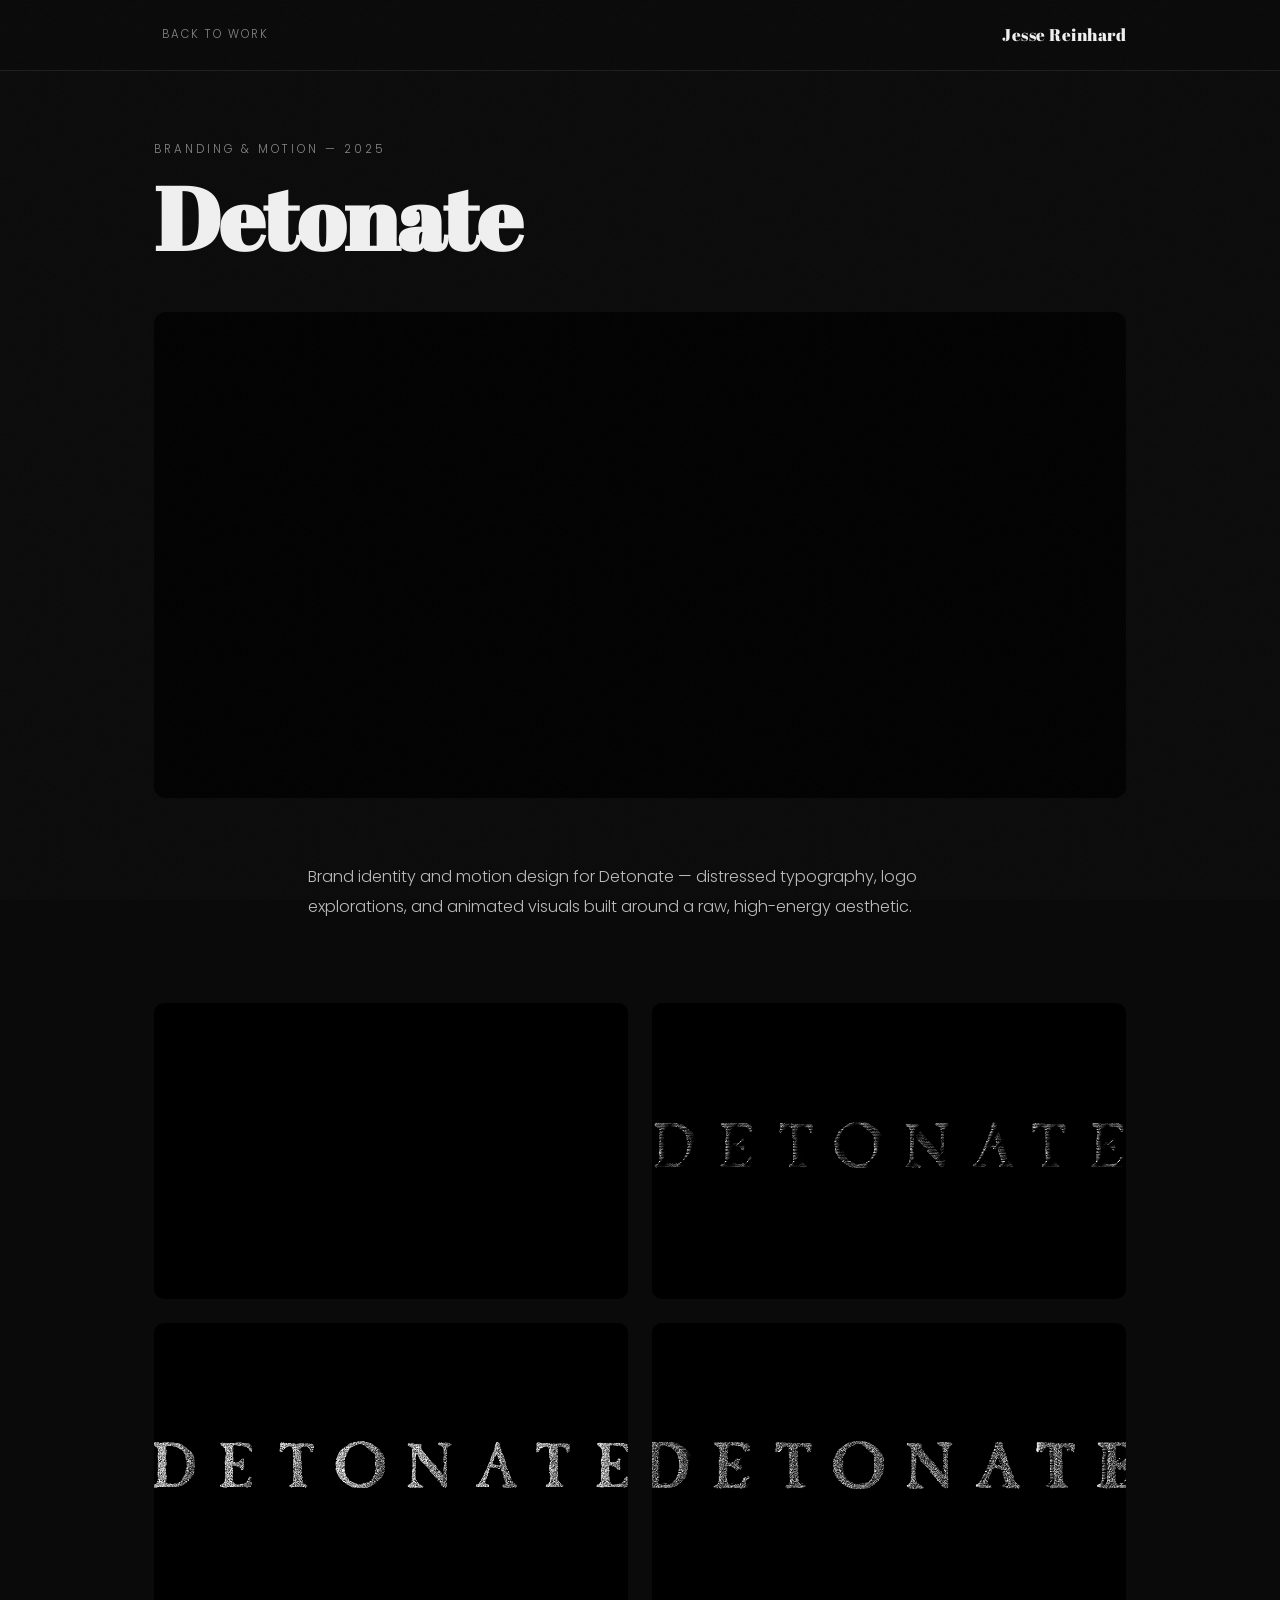
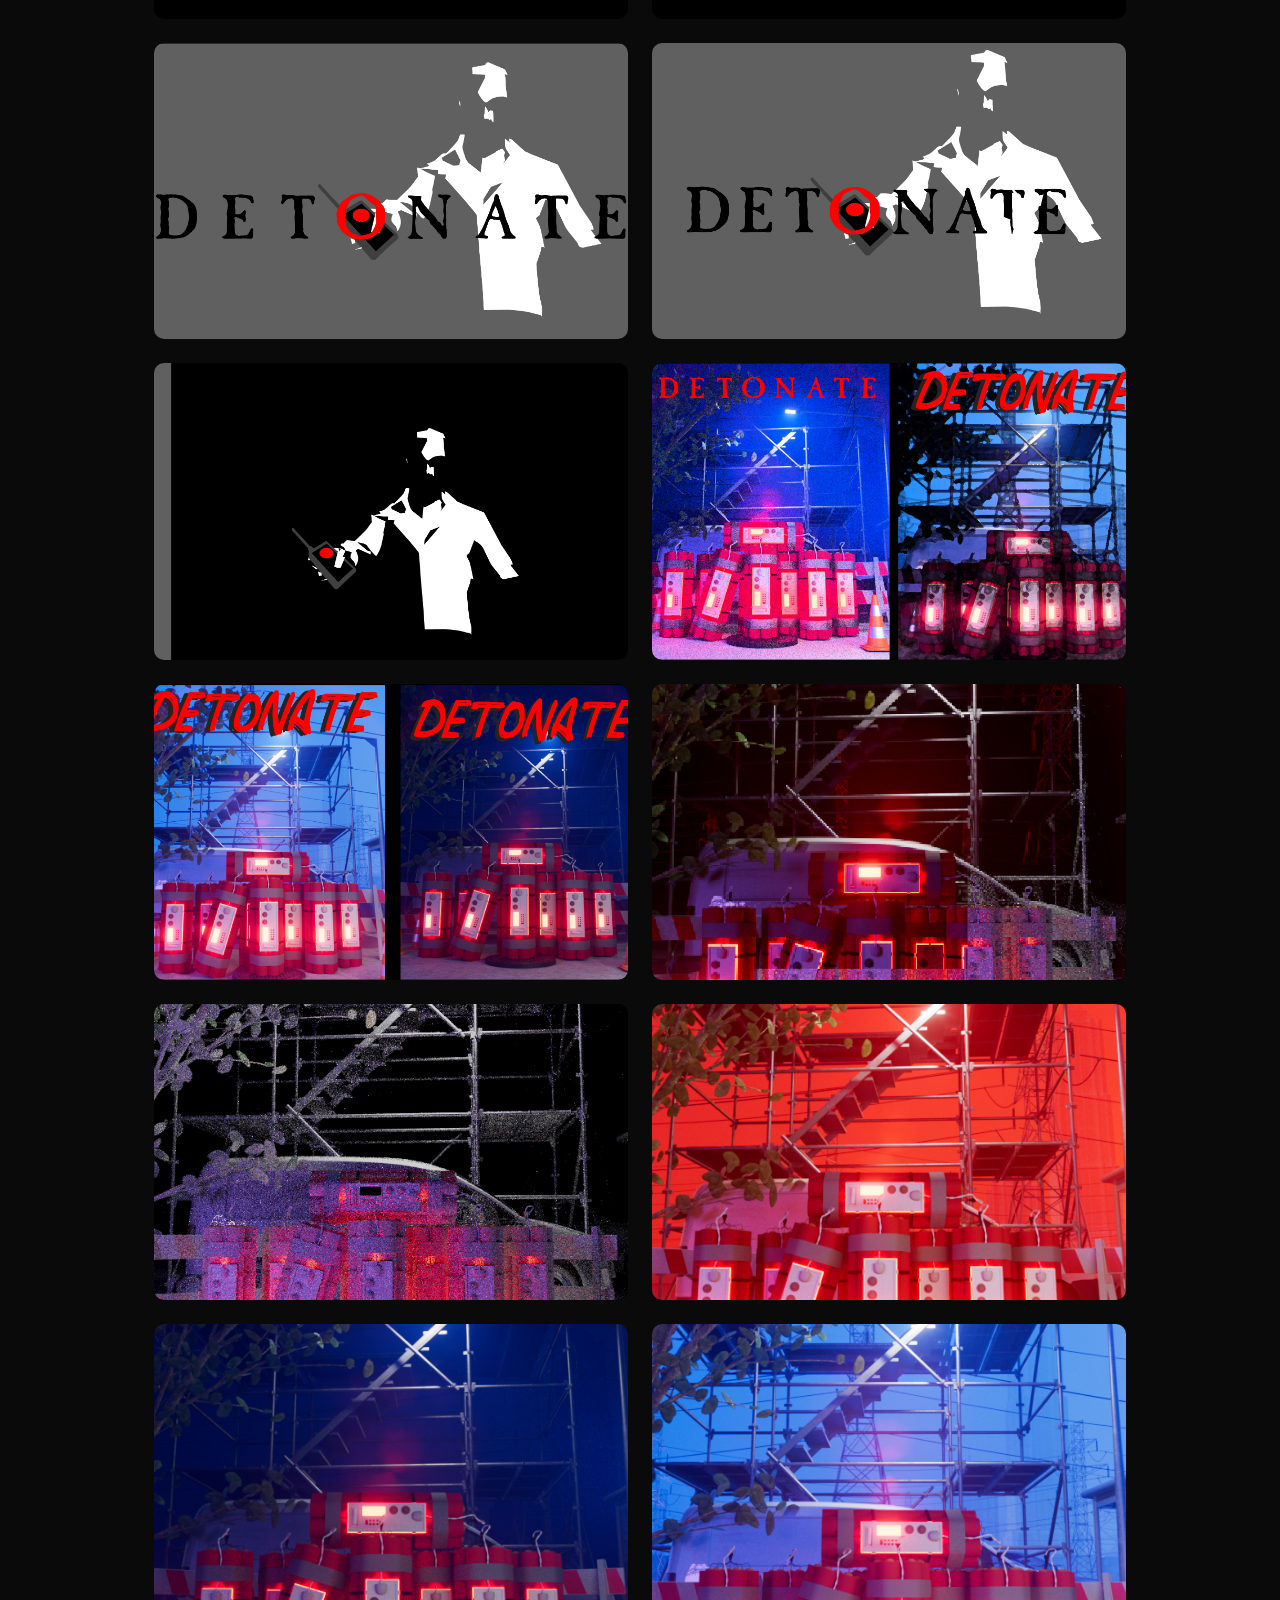
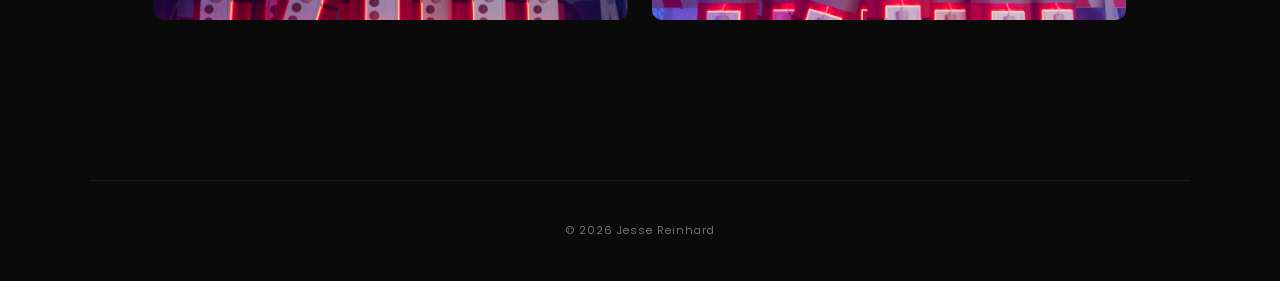
==== DETONATE.html @ 62b1071a "Add Detonate and OSL Shaders project pages, transparent hero video - New project pages: DETONATE.htm" ====
<!DOCTYPE html>
<html lang="en">
<head>
  <meta charset="UTF-8">
  <meta name="viewport" content="width=device-width, initial-scale=1.0">
  <title>Detonate — Jesse Reinhard</title>
  <link rel="stylesheet" href="https://unicons.iconscout.com/release/v4.0.0/css/line.css">
  <link rel="stylesheet" href="./css/project.css">
</head>
<body>
  <div class="noise"></div>

  <nav class="project-nav">
    <div class="project-nav-inner">
      <a href="index.html" class="back-link"><i class="uil uil-angle-left-b"></i> Back to Work</a>
      <a href="index.html" class="logo">Jesse Reinhard</a>
    </div>
  </nav>

  <main class="project">
    <header class="project-header">
      <div class="project-label">Branding & Motion — 2025</div>
      <h1 class="project-title">Detonate</h1>
    </header>

    <div class="project-hero">
      <video autoplay loop muted playsinline>
        <source src="./assets/projects/detonate/DETONATE_v3.mp4" type="video/mp4">
      </video>
    </div>

    <div class="project-desc">
      <p>
        Brand identity and motion design for Detonate — distressed typography, logo explorations,
        and animated visuals built around a raw, high-energy aesthetic.
      </p>
    </div>

    <div class="project-grid">
      <div class="project-media">
        <video autoplay loop muted playsinline><source src="./assets/projects/detonate/DETONATE_v2.mp4" type="video/mp4"></video>
      </div>
      <div class="project-media">
        <img src="./assets/projects/detonate/DetonateLogos-01.png" alt="Detonate Logo 1">
      </div>
      <div class="project-media">
        <img src="./assets/projects/detonate/DetonateLogos-02.png" alt="Detonate Logo 2">
      </div>
      <div class="project-media">
        <img src="./assets/projects/detonate/DetonateLogos-03.png" alt="Detonate Logo 3">
      </div>
      <div class="project-media">
        <img src="./assets/projects/detonate/DetonateLogos-04.png" alt="Detonate Logo 4">
      </div>
      <div class="project-media">
        <img src="./assets/projects/detonate/DetonateLogos-05.png" alt="Detonate Logo 5">
      </div>
      <div class="project-media">
        <img src="./assets/projects/detonate/DetonateLogos-06.png" alt="Detonate Logo 6">
      </div>
      <div class="project-media">
        <img src="./assets/projects/detonate/DetonateLogos-07.png" alt="Detonate Logo 7">
      </div>
      <div class="project-media">
        <img src="./assets/projects/detonate/DetonateLogos-08.png" alt="Detonate Logo 8">
      </div>
      <div class="project-media">
        <img src="./assets/projects/detonate/sg1.png" alt="Detonate Scene 1">
      </div>
      <div class="project-media">
        <img src="./assets/projects/detonate/sg2.png" alt="Detonate Scene 2">
      </div>
      <div class="project-media">
        <img src="./assets/projects/detonate/sg3.png" alt="Detonate Scene 3">
      </div>
      <div class="project-media">
        <img src="./assets/projects/detonate/sg4.png" alt="Detonate Scene 4">
      </div>
      <div class="project-media">
        <img src="./assets/projects/detonate/sg5.png" alt="Detonate Scene 5">
      </div>
    </div>
  </main>

  <footer class="project-footer">
    <p>&copy; 2026 Jesse Reinhard</p>
  </footer>
</body>
</html>
---- css/project.css ----
@import url("https://fonts.googleapis.com/css2?family=Abril+Fatface&family=Poppins:wght@300;400;500;600;700&display=swap");

/* ===== BASE ===== */
:root {
  --bg: #0a0a0a;
  --text: #888;
  --text-light: #bbb;
  --heading: #f0f0f0;
  --accent: #c8ff00;
  --border: #1e1e1e;
  --gap: 1.5rem;
  --side: clamp(2rem, 5vw, 6rem);
}

*, *::before, *::after { margin: 0; padding: 0; box-sizing: border-box; }
html { scroll-behavior: smooth; }

body {
  background: var(--bg);
  color: var(--text);
  font-family: "Poppins", sans-serif;
  font-weight: 300;
  font-size: 0.95rem;
  line-height: 1.7;
  overflow-x: hidden;
}

a { text-decoration: none; color: inherit; }
img, video { display: block; max-width: 100%; }

/* noise */
.noise {
  position: fixed; inset: 0;
  pointer-events: none; z-index: 9999; opacity: 0.035;
  background-image: url("data:image/svg+xml,%3Csvg viewBox='0 0 256 256' xmlns='http://www.w3.org/2000/svg'%3E%3Cfilter id='n'%3E%3CfeTurbulence type='fractalNoise' baseFrequency='0.9' numOctaves='4' stitchTiles='stitch'/%3E%3C/filter%3E%3Crect width='100%25' height='100%25' filter='url(%23n)'/%3E%3C/svg%3E");
  background-size: 256px 256px;
}

/* ===== NAV ===== */
.project-nav {
  position: fixed; top: 0; left: 0; width: 100%;
  z-index: 100;
  background: rgba(10,10,10,0.85);
  backdrop-filter: blur(20px);
  -webkit-backdrop-filter: blur(20px);
  border-bottom: 1px solid var(--border);
}

.project-nav-inner {
  max-width: 1100px;
  margin: 0 auto;
  padding: 0 var(--side);
  display: flex;
  align-items: center;
  justify-content: space-between;
  height: 70px;
}

.back-link {
  font-size: 0.72rem;
  text-transform: uppercase;
  letter-spacing: 2px;
  color: var(--text);
  display: inline-flex;
  align-items: center;
  gap: 0.5rem;
  transition: color 0.3s, gap 0.3s;
}

.back-link:hover {
  color: var(--heading);
  gap: 0.8rem;
}

.project-nav .logo {
  font-family: "Abril Fatface", cursive;
  font-size: 1.05rem;
  color: var(--heading);
  letter-spacing: 0.5px;
}

/* ===== PROJECT PAGE ===== */
.project {
  max-width: 1100px;
  margin: 0 auto;
  padding: 140px var(--side) 6rem;
}

.project-header {
  margin-bottom: 3rem;
}

.project-label {
  font-size: 0.72rem;
  text-transform: uppercase;
  letter-spacing: 3px;
  color: var(--text);
  margin-bottom: 0.75rem;
}

.project-title {
  font-family: "Abril Fatface", cursive;
  font-size: clamp(3rem, 7vw, 5.5rem);
  color: var(--heading);
  line-height: 1.05;
  letter-spacing: -1px;
}

/* Main hero video */
.project-hero {
  width: 100%;
  margin-bottom: 4rem;
  border-radius: 12px;
  overflow: hidden;
  background: #000;
}

.project-hero video {
  width: 100%;
  height: auto;
  display: block;
}

/* Description — narrow column, readable */
.project-desc {
  max-width: 680px;
  margin: 0 auto 5rem;
  padding: 0 0.5rem;
}

.project-desc p {
  color: var(--text-light);
  font-size: 1rem;
  line-height: 1.9;
  margin-bottom: 1.25rem;
}

.project-desc p:last-child {
  margin-bottom: 0;
}

/* Secondary video/image grid */
.project-grid {
  display: grid;
  grid-template-columns: 1fr 1fr;
  gap: var(--gap);
  margin-bottom: 4rem;
}

.project-grid.three {
  grid-template-columns: repeat(3, 1fr);
}

.project-media {
  overflow: hidden;
  border-radius: 10px;
  background: #000;
  aspect-ratio: 16/10;
}

.project-media video,
.project-media img {
  width: 100%;
  height: 100%;
  object-fit: cover;
  transition: transform 0.6s ease;
}

.project-media:hover video,
.project-media:hover img {
  transform: scale(1.03);
}

/* External link button */
.project-cta {
  display: flex;
  justify-content: center;
  margin-top: 2rem;
}

.btn {
  display: inline-flex;
  align-items: center;
  gap: 0.5rem;
  padding: 0.9rem 1.75rem;
  font-family: inherit;
  font-size: 0.75rem;
  font-weight: 500;
  text-transform: uppercase;
  letter-spacing: 2px;
  color: var(--heading);
  background: transparent;
  border: 1px solid var(--border);
  border-radius: 2px;
  cursor: pointer;
  transition: border-color 0.3s, color 0.3s, background 0.3s;
}

.btn:hover {
  border-color: var(--accent);
  color: var(--accent);
}

.btn i { font-size: 1rem; }

/* Footer */
.project-footer {
  max-width: 1100px;
  margin: 0 auto;
  padding: 2.5rem var(--side);
  text-align: center;
  font-size: 0.7rem;
  color: var(--text);
  letter-spacing: 1px;
  border-top: 1px solid var(--border);
}

/* ===== RESPONSIVE ===== */
@media (max-width: 900px) {
  .project {
    padding: 120px var(--side) 4rem;
  }

  .project-grid,
  .project-grid.three {
    grid-template-columns: 1fr;
  }

  .project-desc {
    margin-bottom: 3.5rem;
  }
}
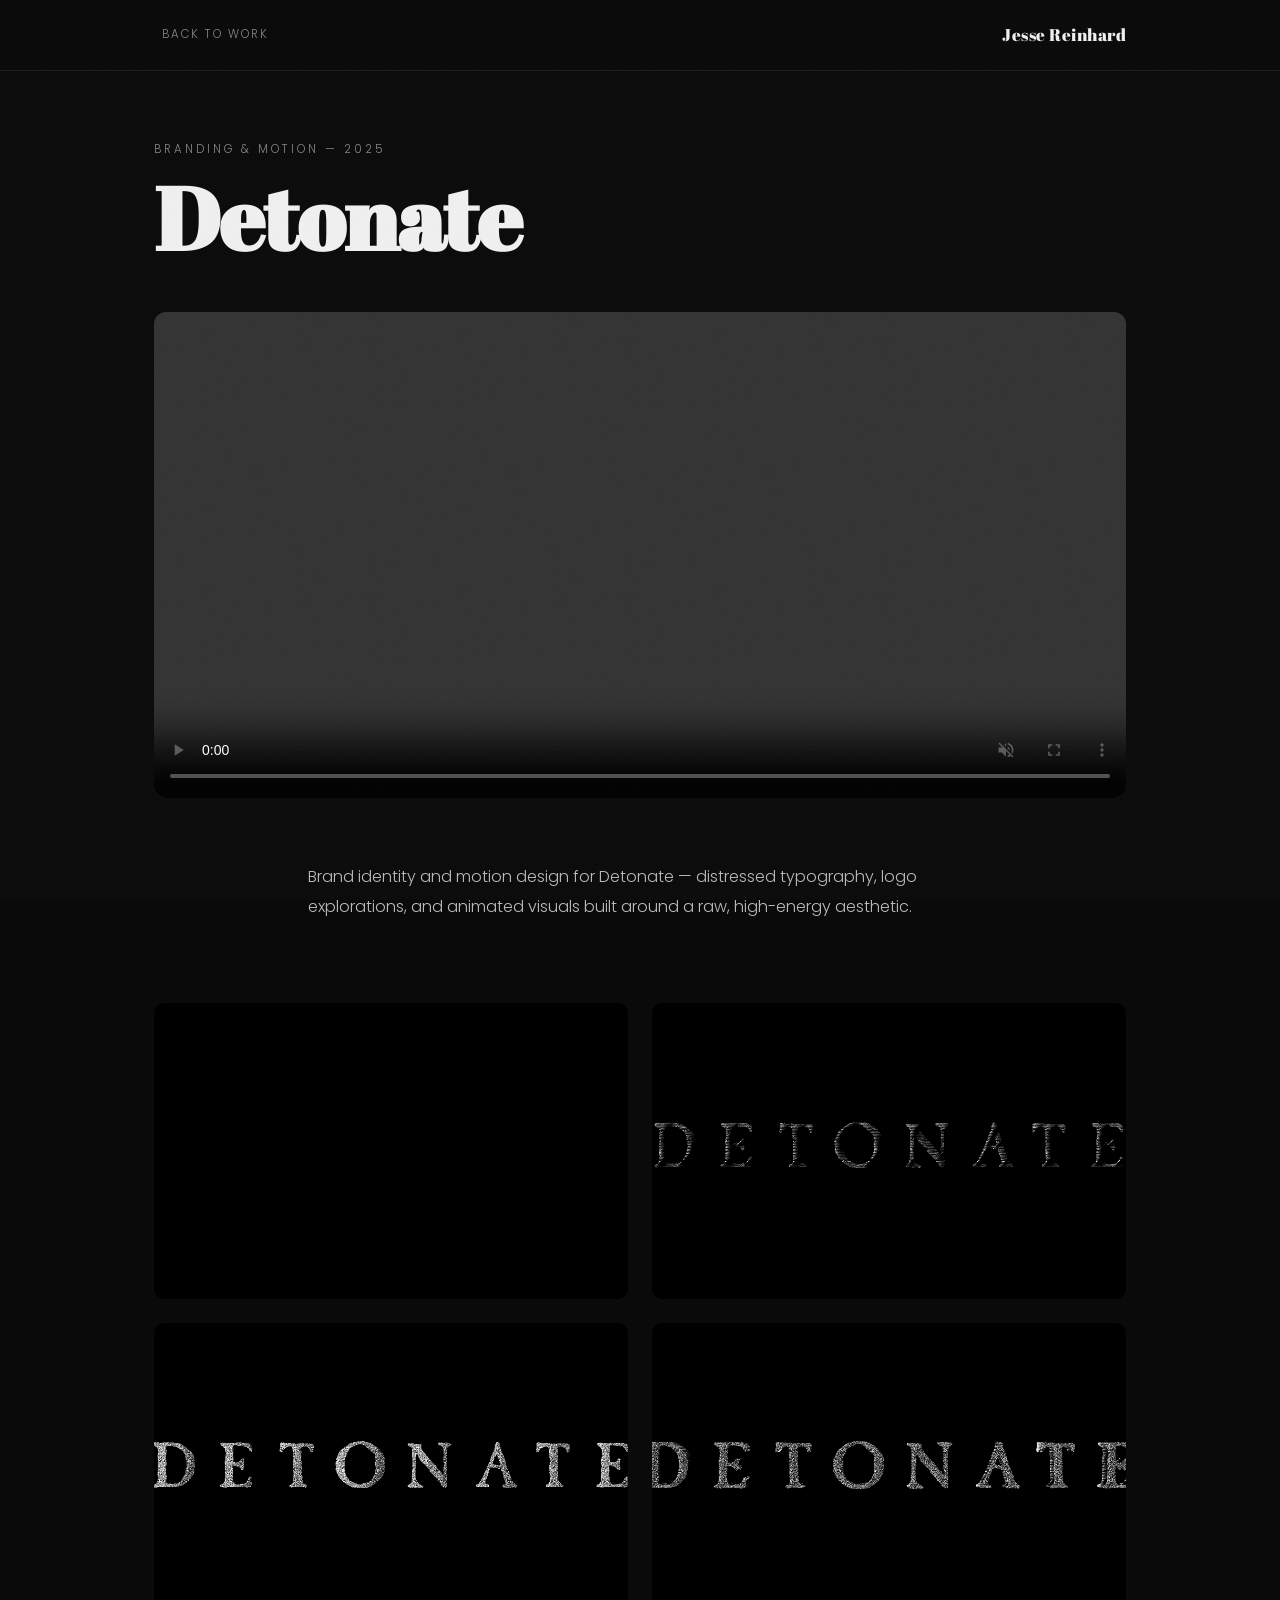
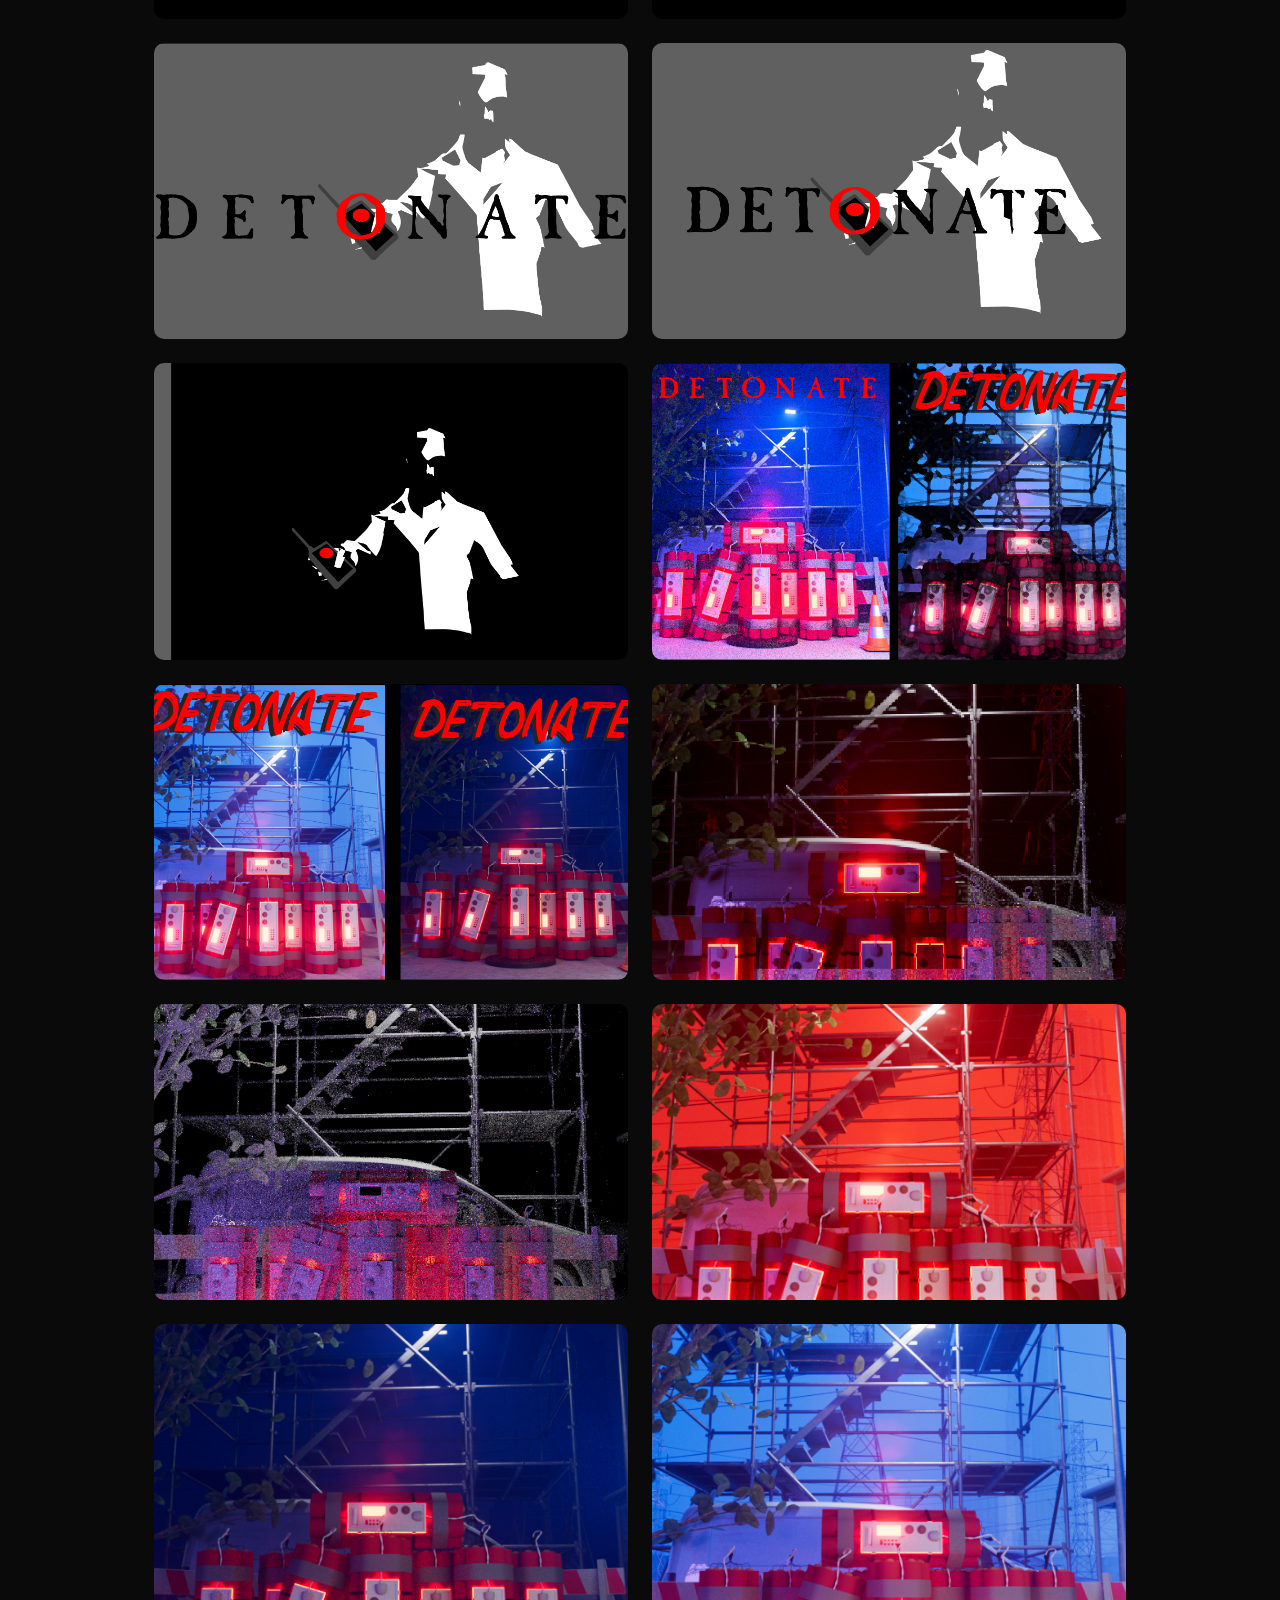
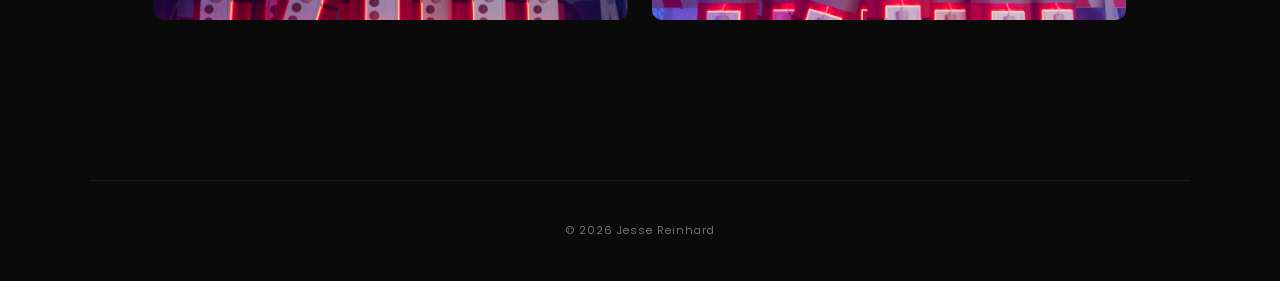
==== commit 4aebb0ce: "Reorganize portfolio: consolidate art into 5 categories, add project pages - Move artwork/ tree into" ====
--- a/DETONATE.html
+++ b/DETONATE.html
@@ -24,7 +24,7 @@
     </header>
 
     <div class="project-hero">
-      <video autoplay loop muted playsinline>
+      <video autoplay loop muted playsinline controls>
         <source src="./assets/projects/detonate/DETONATE_v3.mp4" type="video/mp4">
       </video>
     </div>
--- a/css/project.css
+++ b/css/project.css
@@ -115,10 +115,32 @@
   background: #000;
 }
 
-.project-hero video {
-  width: 100%;
-  height: auto;
-  display: block;
+.project-hero video,
+.project-hero iframe,
+.project-hero img {
+  width: 100%;
+  display: block;
+  border: 0;
+}
+
+.project-hero iframe {
+  aspect-ratio: 16 / 9;
+}
+
+/* Placeholder hero for projects without media yet */
+.project-hero.placeholder-hero {
+  aspect-ratio: 16 / 9;
+  background: linear-gradient(135deg, #1c1c1c, #0a0a0a);
+  display: flex;
+  align-items: center;
+  justify-content: center;
+}
+
+.project-hero.placeholder-hero span {
+  font-size: 0.72rem;
+  text-transform: uppercase;
+  letter-spacing: 3px;
+  color: var(--text);
 }
 
 /* Description — narrow column, readable */
@@ -151,6 +173,37 @@
   grid-template-columns: repeat(3, 1fr);
 }
 
+/* Masonry-style gallery — images at native ratio, no cropping */
+.project-grid.gallery {
+  display: block;
+  column-count: 3;
+  column-gap: var(--gap);
+}
+
+.project-grid.gallery .project-media {
+  display: block;
+  width: 100%;
+  aspect-ratio: auto;
+  background: transparent;
+  margin-bottom: var(--gap);
+  break-inside: avoid;
+  -webkit-column-break-inside: avoid;
+}
+
+.project-grid.gallery .project-media img {
+  width: 100%;
+  height: auto;
+  display: block;
+  object-fit: unset;
+}
+
+@media (max-width: 900px) {
+  .project-grid.gallery { column-count: 2; }
+}
+@media (max-width: 600px) {
+  .project-grid.gallery { column-count: 1; }
+}
+
 .project-media {
   overflow: hidden;
   border-radius: 10px;
@@ -169,6 +222,98 @@
 .project-media:hover video,
 .project-media:hover img {
   transform: scale(1.03);
+}
+
+/* Featured image — sits between page intro and Shows section */
+.feature-image {
+  width: 100%;
+  margin-bottom: 4rem;
+  border-radius: 12px;
+  overflow: hidden;
+}
+
+.feature-image img {
+  width: 100%;
+  height: auto;
+  display: block;
+}
+
+/* Drone show sections — title + desc + videos + optional images */
+.shows-heading {
+  font-family: "Abril Fatface", cursive;
+  font-size: 1.4rem;
+  color: var(--heading);
+  font-weight: 400;
+  letter-spacing: 0.5px;
+  margin: 2rem 0 1.5rem;
+  padding-top: 2rem;
+  border-top: 1px solid var(--border);
+}
+
+.show-section {
+  margin-bottom: 10rem;
+  scroll-margin-top: 90px;
+}
+
+.show-title {
+  font-family: "Abril Fatface", cursive;
+  font-size: 1.4rem;
+  color: var(--heading);
+  font-weight: 400;
+  letter-spacing: 0.5px;
+  margin-bottom: 0.75rem;
+}
+
+.show-desc {
+  max-width: 680px;
+  font-size: 0.92rem;
+  color: var(--text-light);
+  line-height: 1.7;
+  margin-bottom: 1.5rem;
+}
+
+.show-videos {
+  display: grid;
+  grid-template-columns: 1fr;
+  gap: var(--gap);
+}
+
+.show-videos.two {
+  grid-template-columns: 1fr 1fr;
+}
+
+.show-video {
+  width: 100%;
+  aspect-ratio: 16 / 9;
+  border-radius: 6px;
+  overflow: hidden;
+  background: #000;
+}
+
+.show-video iframe {
+  width: 100%;
+  height: 100%;
+  border: 0;
+  display: block;
+}
+
+.show-images {
+  display: grid;
+  grid-template-columns: 1fr;
+  gap: var(--gap);
+  margin-top: var(--gap);
+}
+
+.show-images.two {
+  grid-template-columns: 1fr 1fr;
+}
+
+.show-images img {
+  width: 100%;
+  aspect-ratio: 16 / 9;
+  object-fit: cover;
+  border-radius: 6px;
+  display: block;
 }
 
 /* External link button */
@@ -226,6 +371,11 @@
     grid-template-columns: 1fr;
   }
 
+  .show-videos.two,
+  .show-images.two {
+    grid-template-columns: 1fr;
+  }
+
   .project-desc {
     margin-bottom: 3.5rem;
   }
